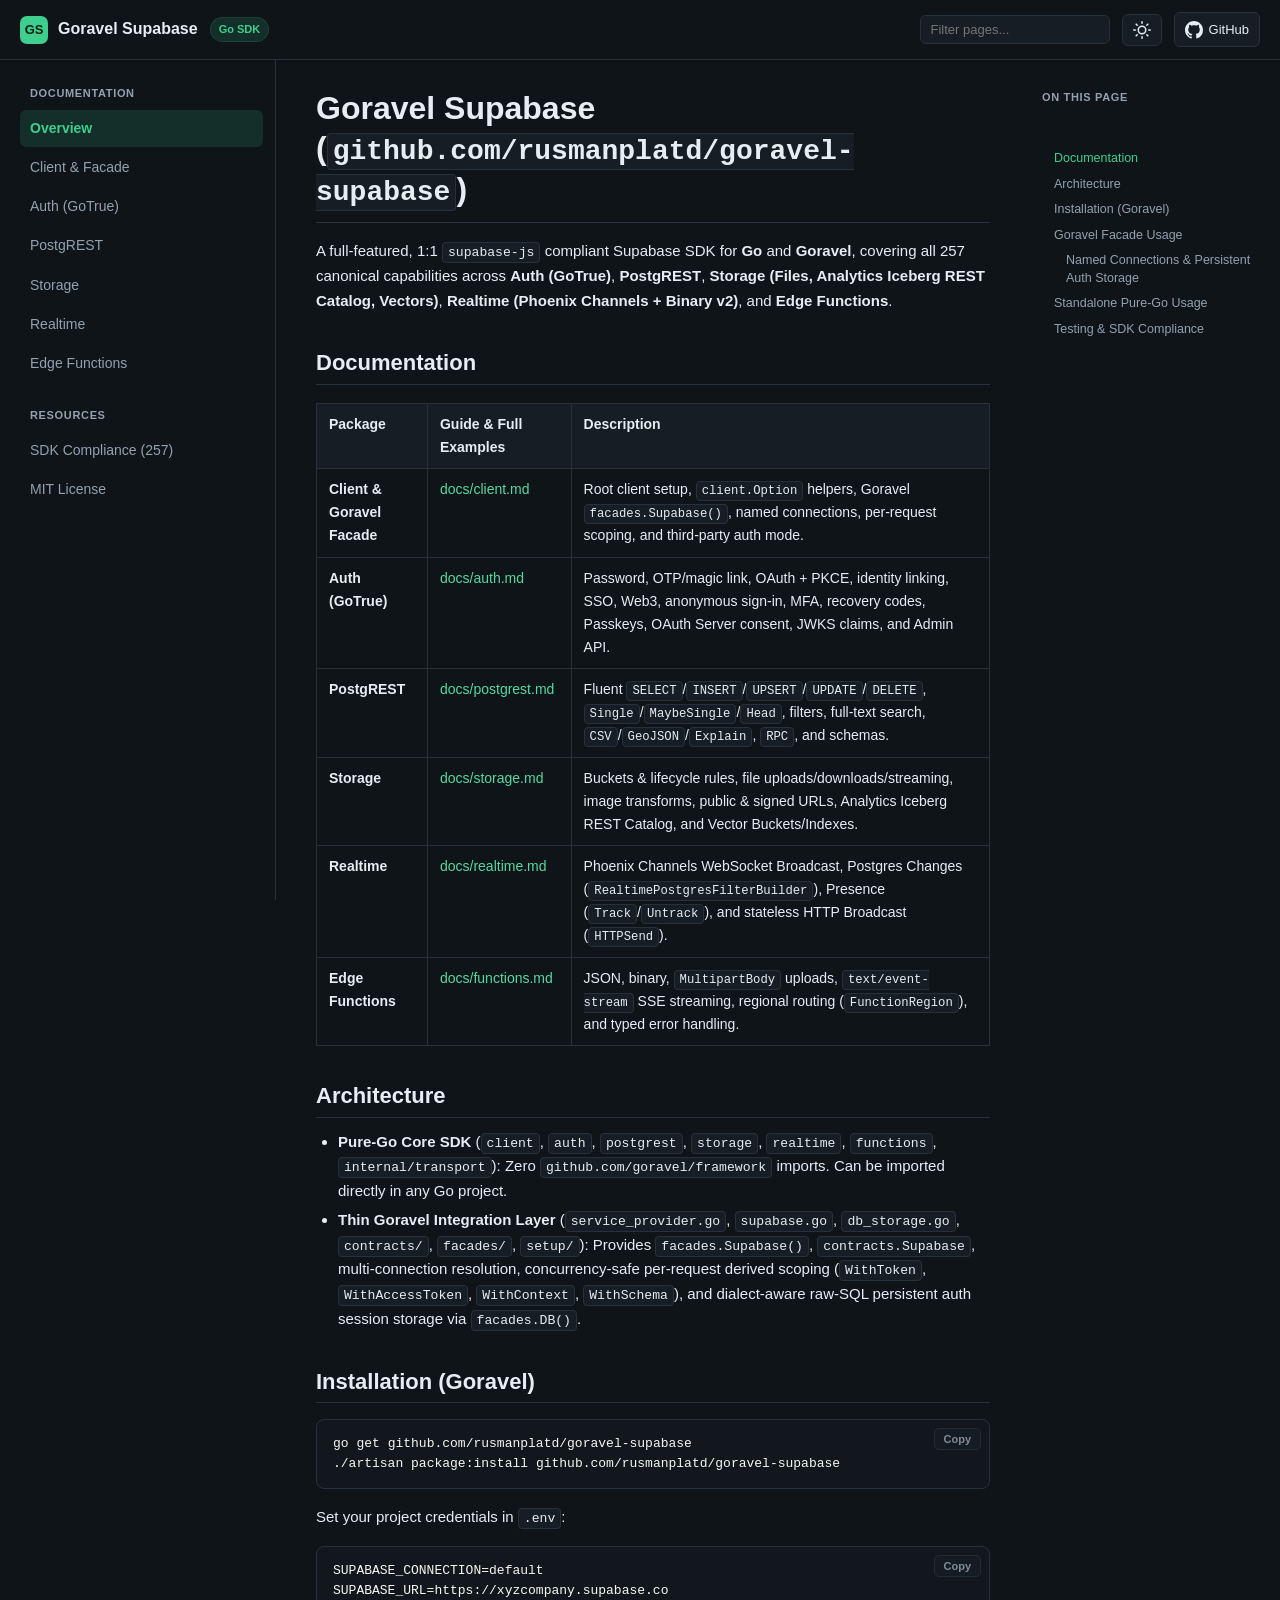
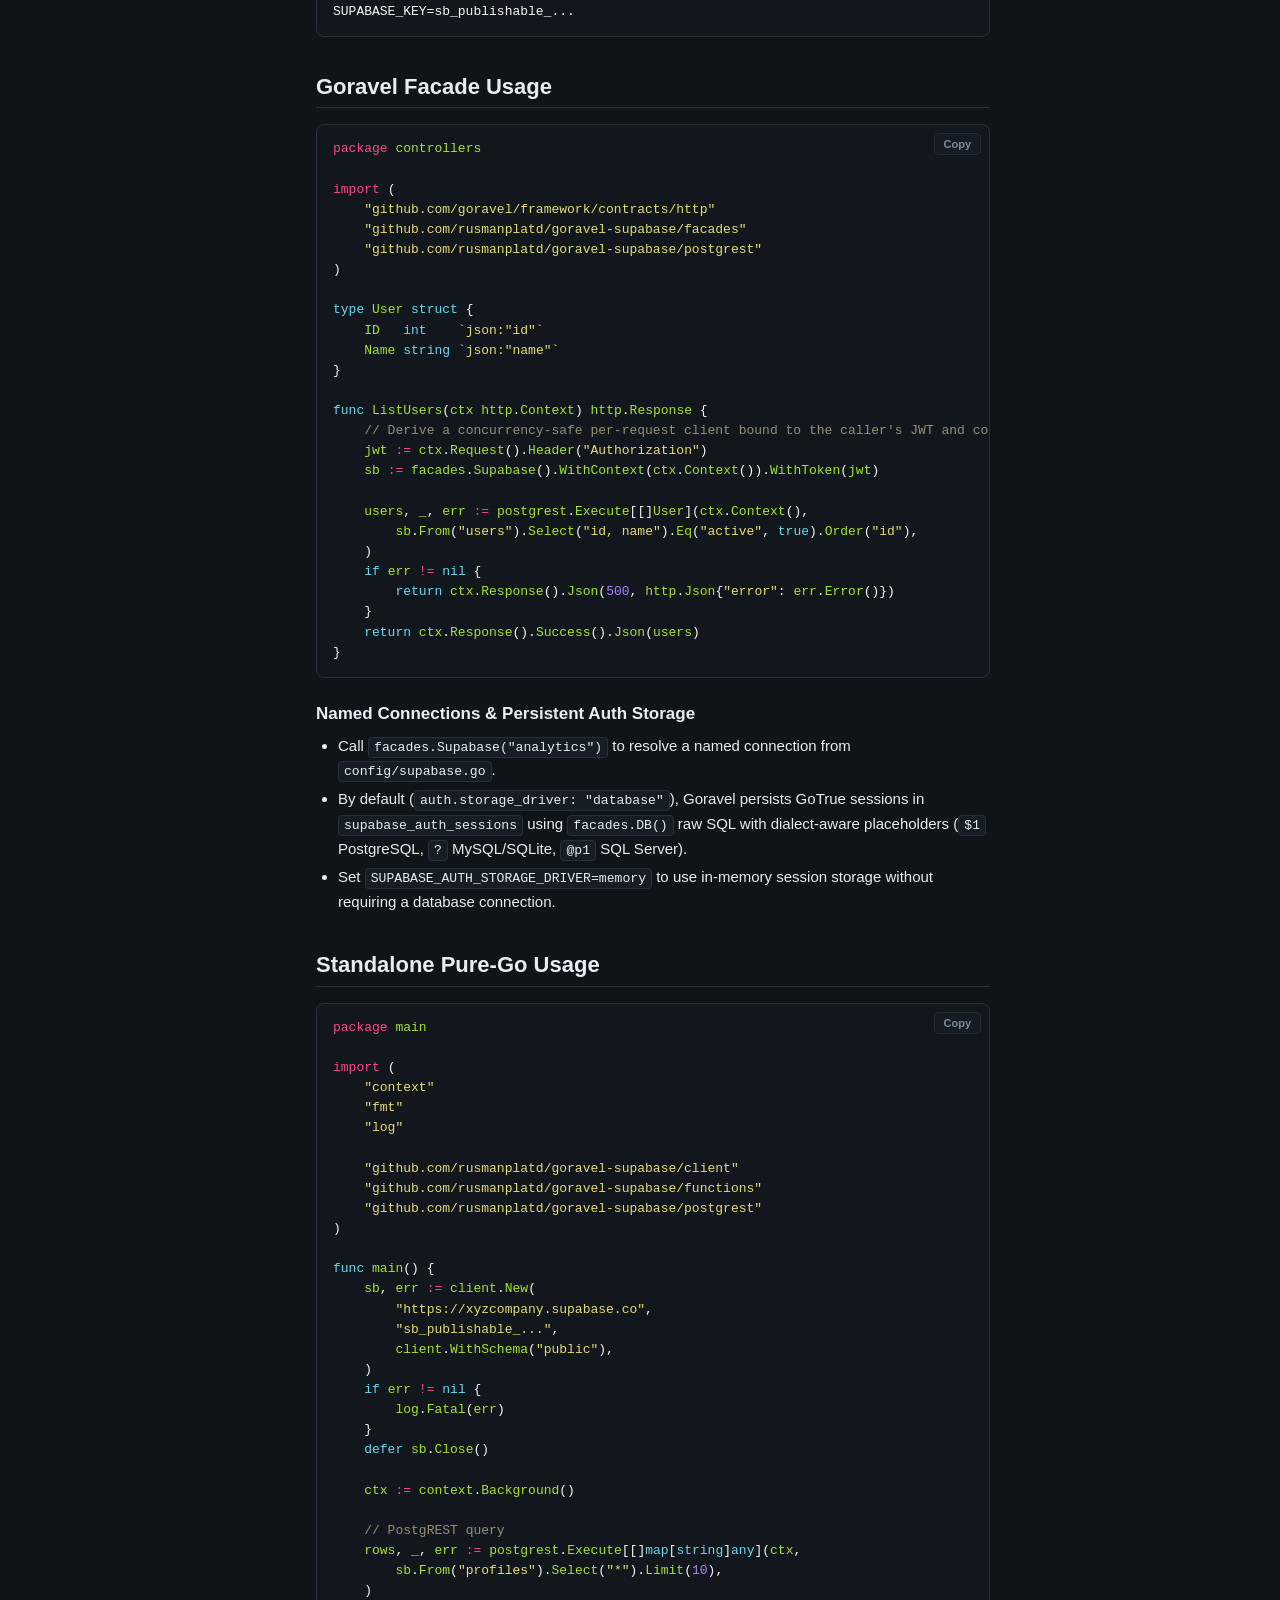
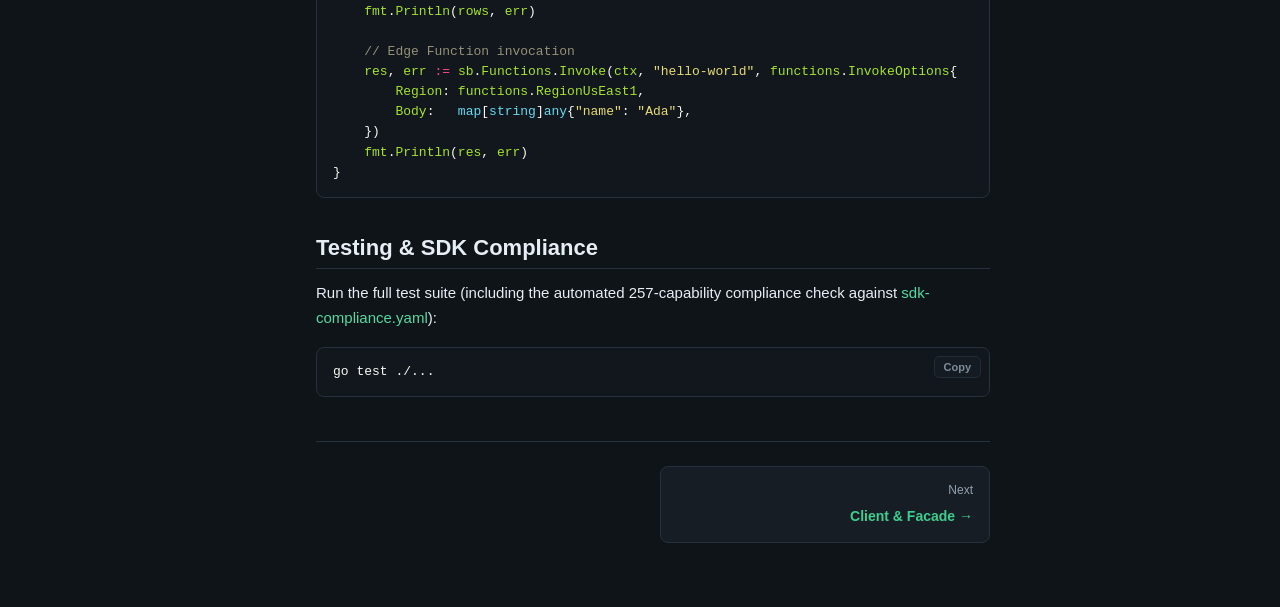
==== docs/index.html @ 3e52fb8f "feat: add documentation site and GitHub Pages workflow" ====
<!DOCTYPE html>
<html lang="en" data-theme="dark">
<head>
  <meta charset="utf-8" />
  <meta name="viewport" content="width=device-width, initial-scale=1.0" />
  <title>Overview — Goravel Supabase Docs</title>
  <meta name="description" content="1:1 supabase-js compliant Supabase SDK for Go and Goravel." />
  <link rel="stylesheet" href="assets/style.css" />
  <script>
    (function () {
      try {
        var saved = localStorage.getItem("gsb-theme");
        if (saved === "light" || saved === "dark") {
          document.documentElement.setAttribute("data-theme", saved);
        }
      } catch (e) {}
    })();
  </script>
</head>
<body>
  <header class="topbar">
    <div class="topbar-inner">
      <div class="topbar-left">
        <button class="menu-btn" id="menu-toggle" type="button" aria-label="Toggle navigation">
          <svg width="20" height="20" viewBox="0 0 24 24" fill="none" stroke="currentColor" stroke-width="2" stroke-linecap="round">
            <line x1="3" y1="6" x2="21" y2="6"></line>
            <line x1="3" y1="12" x2="21" y2="12"></line>
            <line x1="3" y1="18" x2="21" y2="18"></line>
          </svg>
        </button>
        <a class="brand" href="index.html">
          <span class="brand-badge">GS</span>
          <span class="brand-text">Goravel Supabase</span>
        </a>
        <span class="version-pill">Go SDK</span>
      </div>
      <div class="topbar-right">
        <div class="search-wrap">
          <input id="nav-search" type="search" placeholder="Filter pages..." aria-label="Filter documentation pages" />
        </div>
        <button class="icon-btn" id="theme-toggle" type="button" aria-label="Toggle color theme" title="Toggle light/dark theme">
          <svg class="icon-sun" width="18" height="18" viewBox="0 0 24 24" fill="none" stroke="currentColor" stroke-width="2" stroke-linecap="round" stroke-linejoin="round">
            <circle cx="12" cy="12" r="5"></circle>
            <line x1="12" y1="1" x2="12" y2="3"></line>
            <line x1="12" y1="21" x2="12" y2="23"></line>
            <line x1="4.22" y1="4.22" x2="5.64" y2="5.64"></line>
            <line x1="18.36" y1="18.36" x2="19.78" y2="19.78"></line>
            <line x1="1" y1="12" x2="3" y2="12"></line>
            <line x1="21" y1="12" x2="23" y2="12"></line>
            <line x1="4.22" y1="19.78" x2="5.64" y2="18.36"></line>
            <line x1="18.36" y1="5.64" x2="19.78" y2="4.22"></line>
          </svg>
          <svg class="icon-moon" width="18" height="18" viewBox="0 0 24 24" fill="none" stroke="currentColor" stroke-width="2" stroke-linecap="round" stroke-linejoin="round">
            <path d="M21 12.79A9 9 0 1 1 11.21 3 7 7 0 0 0 21 12.79z"></path>
          </svg>
        </button>
        <a class="repo-link" href="https://github.com/rusmanplatd/goravel-supabase" target="_blank" rel="noopener noreferrer">
          <svg width="18" height="18" viewBox="0 0 24 24" fill="currentColor" aria-hidden="true">
            <path d="M12 0C5.37 0 0 5.37 0 12c0 5.31 3.435 9.795 8.205 11.385.6.105.825-.255.825-.57 0-.285-.015-1.23-.015-2.235-3.015.555-3.795-.735-4.035-1.41-.135-.345-.72-1.41-1.23-1.695-.42-.225-1.02-.78-.015-.795.945-.015 1.62.87 1.845 1.23 1.08 1.815 2.805 1.305 3.495.99.105-.78.42-1.305.765-1.605-2.67-.3-5.46-1.335-5.46-5.925 0-1.305.465-2.385 1.23-3.225-.12-.3-.54-1.53.12-3.18 0 0 1.005-.315 3.3 1.23.96-.27 1.98-.405 3-.405s2.04.135 3 .405c2.295-1.56 3.3-1.23 3.3-1.23.66 1.65.24 2.88.12 3.18.765.84 1.23 1.905 1.23 3.225 0 4.605-2.805 5.625-5.475 5.925.435.375.81 1.095.81 2.22 0 1.605-.015 2.895-.015 3.3 0 .315.225.69.825.57A12.02 12.02 0 0 0 24 12c0-6.63-5.37-12-12-12z"/>
          </svg>
          <span>GitHub</span>
        </a>
      </div>
    </div>
  </header>

  <div class="layout">
    <aside class="sidebar" id="sidebar">
      <div class="sidebar-section">
        <div class="sidebar-heading">Documentation</div>
        <nav class="sidebar-nav" id="sidebar-nav">
          <a class="nav-link active" href="index.html">Overview</a>
          <a class="nav-link" href="client.html">Client &amp; Facade</a>
          <a class="nav-link" href="auth.html">Auth (GoTrue)</a>
          <a class="nav-link" href="postgrest.html">PostgREST</a>
          <a class="nav-link" href="storage.html">Storage</a>
          <a class="nav-link" href="realtime.html">Realtime</a>
          <a class="nav-link" href="functions.html">Edge Functions</a>
        </nav>
      </div>
      <div class="sidebar-section sidebar-meta">
        <div class="sidebar-heading">Resources</div>
        <nav class="sidebar-nav">
          <a class="nav-link" href="https://github.com/rusmanplatd/goravel-supabase/blob/master/sdk-compliance.yaml" target="_blank" rel="noopener noreferrer">SDK Compliance (257)</a>
          <a class="nav-link" href="https://github.com/rusmanplatd/goravel-supabase/blob/master/LICENSE" target="_blank" rel="noopener noreferrer">MIT License</a>
        </nav>
      </div>
    </aside>

    <div class="sidebar-backdrop" id="sidebar-backdrop"></div>

    <main class="content">
      <article class="prose">
        <h1 id="goravel-supabase-githubcomrusmanplatdgoravel-supabase">Goravel Supabase (<code>github.com/rusmanplatd/goravel-supabase</code>)</h1>
<p>A full-featured, 1:1 <code>supabase-js</code> compliant Supabase SDK for <strong>Go</strong> and <strong>Goravel</strong>, covering all 257 canonical capabilities across <strong>Auth (GoTrue)</strong>, <strong>PostgREST</strong>, <strong>Storage (Files, Analytics Iceberg REST Catalog, Vectors)</strong>, <strong>Realtime (Phoenix Channels + Binary v2)</strong>, and <strong>Edge Functions</strong>.</p>
<h2 id="documentation">Documentation</h2>
<table>
<thead>
<tr>
<th>Package</th>
<th>Guide &amp; Full Examples</th>
<th>Description</th>
</tr>
</thead>
<tbody>
<tr>
<td><strong>Client &amp; Goravel Facade</strong></td>
<td><a href="client.html">docs/client.md</a></td>
<td>Root client setup, <code>client.Option</code> helpers, Goravel <code>facades.Supabase()</code>, named connections, per-request scoping, and third-party auth mode.</td>
</tr>
<tr>
<td><strong>Auth (GoTrue)</strong></td>
<td><a href="auth.html">docs/auth.md</a></td>
<td>Password, OTP/magic link, OAuth + PKCE, identity linking, SSO, Web3, anonymous sign-in, MFA, recovery codes, Passkeys, OAuth Server consent, JWKS claims, and Admin API.</td>
</tr>
<tr>
<td><strong>PostgREST</strong></td>
<td><a href="postgrest.html">docs/postgrest.md</a></td>
<td>Fluent <code>SELECT</code>/<code>INSERT</code>/<code>UPSERT</code>/<code>UPDATE</code>/<code>DELETE</code>, <code>Single</code>/<code>MaybeSingle</code>/<code>Head</code>, filters, full-text search, <code>CSV</code>/<code>GeoJSON</code>/<code>Explain</code>, <code>RPC</code>, and schemas.</td>
</tr>
<tr>
<td><strong>Storage</strong></td>
<td><a href="storage.html">docs/storage.md</a></td>
<td>Buckets &amp; lifecycle rules, file uploads/downloads/streaming, image transforms, public &amp; signed URLs, Analytics Iceberg REST Catalog, and Vector Buckets/Indexes.</td>
</tr>
<tr>
<td><strong>Realtime</strong></td>
<td><a href="realtime.html">docs/realtime.md</a></td>
<td>Phoenix Channels WebSocket Broadcast, Postgres Changes (<code>RealtimePostgresFilterBuilder</code>), Presence (<code>Track</code>/<code>Untrack</code>), and stateless HTTP Broadcast (<code>HTTPSend</code>).</td>
</tr>
<tr>
<td><strong>Edge Functions</strong></td>
<td><a href="functions.html">docs/functions.md</a></td>
<td>JSON, binary, <code>MultipartBody</code> uploads, <code>text/event-stream</code> SSE streaming, regional routing (<code>FunctionRegion</code>), and typed error handling.</td>
</tr>
</tbody>
</table>
<h2 id="architecture">Architecture</h2>
<ul>
<li><strong>Pure-Go Core SDK</strong> (<code>client</code>, <code>auth</code>, <code>postgrest</code>, <code>storage</code>, <code>realtime</code>, <code>functions</code>, <code>internal/transport</code>): Zero <code>github.com/goravel/framework</code> imports. Can be imported directly in any Go project.</li>
<li><strong>Thin Goravel Integration Layer</strong> (<code>service_provider.go</code>, <code>supabase.go</code>, <code>db_storage.go</code>, <code>contracts/</code>, <code>facades/</code>, <code>setup/</code>): Provides <code>facades.Supabase()</code>, <code>contracts.Supabase</code>, multi-connection resolution, concurrency-safe per-request derived scoping (<code>WithToken</code>, <code>WithAccessToken</code>, <code>WithContext</code>, <code>WithSchema</code>), and dialect-aware raw-SQL persistent auth session storage via <code>facades.DB()</code>.</li>
</ul>
<h2 id="installation-goravel">Installation (Goravel)</h2>
<div class="codehilite"><pre><span></span><code>go<span class="w"> </span>get<span class="w"> </span>github.com/rusmanplatd/goravel-supabase
./artisan<span class="w"> </span>package:install<span class="w"> </span>github.com/rusmanplatd/goravel-supabase
</code></pre></div>

<p>Set your project credentials in <code>.env</code>:</p>
<div class="codehilite"><pre><span></span><code>SUPABASE_CONNECTION=default
SUPABASE_URL=https://xyzcompany.supabase.co
SUPABASE_KEY=sb_publishable_...
</code></pre></div>

<h2 id="goravel-facade-usage">Goravel Facade Usage</h2>
<div class="codehilite"><pre><span></span><code><span class="kn">package</span><span class="w"> </span><span class="nx">controllers</span>

<span class="kn">import</span><span class="w"> </span><span class="p">(</span>
<span class="w">    </span><span class="s">&quot;github.com/goravel/framework/contracts/http&quot;</span>
<span class="w">    </span><span class="s">&quot;github.com/rusmanplatd/goravel-supabase/facades&quot;</span>
<span class="w">    </span><span class="s">&quot;github.com/rusmanplatd/goravel-supabase/postgrest&quot;</span>
<span class="p">)</span>

<span class="kd">type</span><span class="w"> </span><span class="nx">User</span><span class="w"> </span><span class="kd">struct</span><span class="w"> </span><span class="p">{</span>
<span class="w">    </span><span class="nx">ID</span><span class="w">   </span><span class="kt">int</span><span class="w">    </span><span class="s">`json:&quot;id&quot;`</span>
<span class="w">    </span><span class="nx">Name</span><span class="w"> </span><span class="kt">string</span><span class="w"> </span><span class="s">`json:&quot;name&quot;`</span>
<span class="p">}</span>

<span class="kd">func</span><span class="w"> </span><span class="nx">ListUsers</span><span class="p">(</span><span class="nx">ctx</span><span class="w"> </span><span class="nx">http</span><span class="p">.</span><span class="nx">Context</span><span class="p">)</span><span class="w"> </span><span class="nx">http</span><span class="p">.</span><span class="nx">Response</span><span class="w"> </span><span class="p">{</span>
<span class="w">    </span><span class="c1">// Derive a concurrency-safe per-request client bound to the caller&#39;s JWT and context</span>
<span class="w">    </span><span class="nx">jwt</span><span class="w"> </span><span class="o">:=</span><span class="w"> </span><span class="nx">ctx</span><span class="p">.</span><span class="nx">Request</span><span class="p">().</span><span class="nx">Header</span><span class="p">(</span><span class="s">&quot;Authorization&quot;</span><span class="p">)</span>
<span class="w">    </span><span class="nx">sb</span><span class="w"> </span><span class="o">:=</span><span class="w"> </span><span class="nx">facades</span><span class="p">.</span><span class="nx">Supabase</span><span class="p">().</span><span class="nx">WithContext</span><span class="p">(</span><span class="nx">ctx</span><span class="p">.</span><span class="nx">Context</span><span class="p">()).</span><span class="nx">WithToken</span><span class="p">(</span><span class="nx">jwt</span><span class="p">)</span>

<span class="w">    </span><span class="nx">users</span><span class="p">,</span><span class="w"> </span><span class="nx">_</span><span class="p">,</span><span class="w"> </span><span class="nx">err</span><span class="w"> </span><span class="o">:=</span><span class="w"> </span><span class="nx">postgrest</span><span class="p">.</span><span class="nx">Execute</span><span class="p">[[]</span><span class="nx">User</span><span class="p">](</span><span class="nx">ctx</span><span class="p">.</span><span class="nx">Context</span><span class="p">(),</span>
<span class="w">        </span><span class="nx">sb</span><span class="p">.</span><span class="nx">From</span><span class="p">(</span><span class="s">&quot;users&quot;</span><span class="p">).</span><span class="nx">Select</span><span class="p">(</span><span class="s">&quot;id, name&quot;</span><span class="p">).</span><span class="nx">Eq</span><span class="p">(</span><span class="s">&quot;active&quot;</span><span class="p">,</span><span class="w"> </span><span class="kc">true</span><span class="p">).</span><span class="nx">Order</span><span class="p">(</span><span class="s">&quot;id&quot;</span><span class="p">),</span>
<span class="w">    </span><span class="p">)</span>
<span class="w">    </span><span class="k">if</span><span class="w"> </span><span class="nx">err</span><span class="w"> </span><span class="o">!=</span><span class="w"> </span><span class="kc">nil</span><span class="w"> </span><span class="p">{</span>
<span class="w">        </span><span class="k">return</span><span class="w"> </span><span class="nx">ctx</span><span class="p">.</span><span class="nx">Response</span><span class="p">().</span><span class="nx">Json</span><span class="p">(</span><span class="mi">500</span><span class="p">,</span><span class="w"> </span><span class="nx">http</span><span class="p">.</span><span class="nx">Json</span><span class="p">{</span><span class="s">&quot;error&quot;</span><span class="p">:</span><span class="w"> </span><span class="nx">err</span><span class="p">.</span><span class="nx">Error</span><span class="p">()})</span>
<span class="w">    </span><span class="p">}</span>
<span class="w">    </span><span class="k">return</span><span class="w"> </span><span class="nx">ctx</span><span class="p">.</span><span class="nx">Response</span><span class="p">().</span><span class="nx">Success</span><span class="p">().</span><span class="nx">Json</span><span class="p">(</span><span class="nx">users</span><span class="p">)</span>
<span class="p">}</span>
</code></pre></div>

<h3 id="named-connections-persistent-auth-storage">Named Connections &amp; Persistent Auth Storage</h3>
<ul>
<li>Call <code>facades.Supabase("analytics")</code> to resolve a named connection from <code>config/supabase.go</code>.</li>
<li>By default (<code>auth.storage_driver: "database"</code>), Goravel persists GoTrue sessions in <code>supabase_auth_sessions</code> using <code>facades.DB()</code> raw SQL with dialect-aware placeholders (<code>$1</code> PostgreSQL, <code>?</code> MySQL/SQLite, <code>@p1</code> SQL Server).</li>
<li>Set <code>SUPABASE_AUTH_STORAGE_DRIVER=memory</code> to use in-memory session storage without requiring a database connection.</li>
</ul>
<h2 id="standalone-pure-go-usage">Standalone Pure-Go Usage</h2>
<div class="codehilite"><pre><span></span><code><span class="kn">package</span><span class="w"> </span><span class="nx">main</span>

<span class="kn">import</span><span class="w"> </span><span class="p">(</span>
<span class="w">    </span><span class="s">&quot;context&quot;</span>
<span class="w">    </span><span class="s">&quot;fmt&quot;</span>
<span class="w">    </span><span class="s">&quot;log&quot;</span>

<span class="w">    </span><span class="s">&quot;github.com/rusmanplatd/goravel-supabase/client&quot;</span>
<span class="w">    </span><span class="s">&quot;github.com/rusmanplatd/goravel-supabase/functions&quot;</span>
<span class="w">    </span><span class="s">&quot;github.com/rusmanplatd/goravel-supabase/postgrest&quot;</span>
<span class="p">)</span>

<span class="kd">func</span><span class="w"> </span><span class="nx">main</span><span class="p">()</span><span class="w"> </span><span class="p">{</span>
<span class="w">    </span><span class="nx">sb</span><span class="p">,</span><span class="w"> </span><span class="nx">err</span><span class="w"> </span><span class="o">:=</span><span class="w"> </span><span class="nx">client</span><span class="p">.</span><span class="nx">New</span><span class="p">(</span>
<span class="w">        </span><span class="s">&quot;https://xyzcompany.supabase.co&quot;</span><span class="p">,</span>
<span class="w">        </span><span class="s">&quot;sb_publishable_...&quot;</span><span class="p">,</span>
<span class="w">        </span><span class="nx">client</span><span class="p">.</span><span class="nx">WithSchema</span><span class="p">(</span><span class="s">&quot;public&quot;</span><span class="p">),</span>
<span class="w">    </span><span class="p">)</span>
<span class="w">    </span><span class="k">if</span><span class="w"> </span><span class="nx">err</span><span class="w"> </span><span class="o">!=</span><span class="w"> </span><span class="kc">nil</span><span class="w"> </span><span class="p">{</span>
<span class="w">        </span><span class="nx">log</span><span class="p">.</span><span class="nx">Fatal</span><span class="p">(</span><span class="nx">err</span><span class="p">)</span>
<span class="w">    </span><span class="p">}</span>
<span class="w">    </span><span class="k">defer</span><span class="w"> </span><span class="nx">sb</span><span class="p">.</span><span class="nx">Close</span><span class="p">()</span>

<span class="w">    </span><span class="nx">ctx</span><span class="w"> </span><span class="o">:=</span><span class="w"> </span><span class="nx">context</span><span class="p">.</span><span class="nx">Background</span><span class="p">()</span>

<span class="w">    </span><span class="c1">// PostgREST query</span>
<span class="w">    </span><span class="nx">rows</span><span class="p">,</span><span class="w"> </span><span class="nx">_</span><span class="p">,</span><span class="w"> </span><span class="nx">err</span><span class="w"> </span><span class="o">:=</span><span class="w"> </span><span class="nx">postgrest</span><span class="p">.</span><span class="nx">Execute</span><span class="p">[[]</span><span class="kd">map</span><span class="p">[</span><span class="kt">string</span><span class="p">]</span><span class="kt">any</span><span class="p">](</span><span class="nx">ctx</span><span class="p">,</span>
<span class="w">        </span><span class="nx">sb</span><span class="p">.</span><span class="nx">From</span><span class="p">(</span><span class="s">&quot;profiles&quot;</span><span class="p">).</span><span class="nx">Select</span><span class="p">(</span><span class="s">&quot;*&quot;</span><span class="p">).</span><span class="nx">Limit</span><span class="p">(</span><span class="mi">10</span><span class="p">),</span>
<span class="w">    </span><span class="p">)</span>
<span class="w">    </span><span class="nx">fmt</span><span class="p">.</span><span class="nx">Println</span><span class="p">(</span><span class="nx">rows</span><span class="p">,</span><span class="w"> </span><span class="nx">err</span><span class="p">)</span>

<span class="w">    </span><span class="c1">// Edge Function invocation</span>
<span class="w">    </span><span class="nx">res</span><span class="p">,</span><span class="w"> </span><span class="nx">err</span><span class="w"> </span><span class="o">:=</span><span class="w"> </span><span class="nx">sb</span><span class="p">.</span><span class="nx">Functions</span><span class="p">.</span><span class="nx">Invoke</span><span class="p">(</span><span class="nx">ctx</span><span class="p">,</span><span class="w"> </span><span class="s">&quot;hello-world&quot;</span><span class="p">,</span><span class="w"> </span><span class="nx">functions</span><span class="p">.</span><span class="nx">InvokeOptions</span><span class="p">{</span>
<span class="w">        </span><span class="nx">Region</span><span class="p">:</span><span class="w"> </span><span class="nx">functions</span><span class="p">.</span><span class="nx">RegionUsEast1</span><span class="p">,</span>
<span class="w">        </span><span class="nx">Body</span><span class="p">:</span><span class="w">   </span><span class="kd">map</span><span class="p">[</span><span class="kt">string</span><span class="p">]</span><span class="kt">any</span><span class="p">{</span><span class="s">&quot;name&quot;</span><span class="p">:</span><span class="w"> </span><span class="s">&quot;Ada&quot;</span><span class="p">},</span>
<span class="w">    </span><span class="p">})</span>
<span class="w">    </span><span class="nx">fmt</span><span class="p">.</span><span class="nx">Println</span><span class="p">(</span><span class="nx">res</span><span class="p">,</span><span class="w"> </span><span class="nx">err</span><span class="p">)</span>
<span class="p">}</span>
</code></pre></div>

<h2 id="testing-sdk-compliance">Testing &amp; SDK Compliance</h2>
<p>Run the full test suite (including the automated 257-capability compliance check against <a href="https://github.com/rusmanplatd/goravel-supabase/blob/master/sdk-compliance.yaml">sdk-compliance.yaml</a>):</p>
<div class="codehilite"><pre><span></span><code>go<span class="w"> </span><span class="nb">test</span><span class="w"> </span>./...
</code></pre></div>
      </article>
      <nav class="pager" aria-label="Pagination">
<div></div>
<a class="pager-card pager-next" href="client.html"><span class="pager-label">Next</span><span class="pager-title">Client &amp; Facade &rarr;</span></a>
</nav>
    </main>

    <aside class="toc" aria-label="Table of contents">
      <div class="toc-inner">
        <div class="toc-heading">On this page</div>
        <div class="toc">
<ul>
<li><a href="#documentation">Documentation</a></li>
<li><a href="#architecture">Architecture</a></li>
<li><a href="#installation-goravel">Installation (Goravel)</a></li>
<li><a href="#goravel-facade-usage">Goravel Facade Usage</a><ul>
<li><a href="#named-connections-persistent-auth-storage">Named Connections &amp; Persistent Auth Storage</a></li>
</ul>
</li>
<li><a href="#standalone-pure-go-usage">Standalone Pure-Go Usage</a></li>
<li><a href="#testing-sdk-compliance">Testing &amp; SDK Compliance</a></li>
</ul>
</div>

      </div>
    </aside>
  </div>

  <script src="assets/app.js"></script>
</body>
</html>
---- docs/assets/style.css ----
:root {
  --bg: #0f1419;
  --bg-elev: #161d24;
  --bg-code: #11171d;
  --border: #26313d;
  --text: #e6edf3;
  --text-muted: #93a1b0;
  --accent: #3ecf8e;
  --accent-dim: rgba(62, 207, 142, 0.14);
  --link: #56d9a0;
  --topbar-h: 60px;
  --sidebar-w: 256px;
  --toc-w: 230px;
}

[data-theme="light"] {
  --bg: #ffffff;
  --bg-elev: #f6f8fa;
  --bg-code: #f6f8fa;
  --border: #d8dee4;
  --text: #1f2328;
  --text-muted: #59636e;
  --accent: #1a9e66;
  --accent-dim: rgba(26, 158, 102, 0.12);
  --link: #158053;
}

* {
  box-sizing: border-box;
}

html {
  scroll-behavior: smooth;
  scroll-padding-top: calc(var(--topbar-h) + 20px);
}

body {
  margin: 0;
  background: var(--bg);
  color: var(--text);
  font-family: -apple-system, BlinkMacSystemFont, "Segoe UI", Inter, Roboto, Helvetica, Arial, sans-serif;
  font-size: 15px;
  line-height: 1.65;
}

a {
  color: var(--link);
  text-decoration: none;
}

a:hover {
  text-decoration: underline;
}

.topbar {
  position: sticky;
  top: 0;
  z-index: 40;
  height: var(--topbar-h);
  background: var(--bg);
  border-bottom: 1px solid var(--border);
  backdrop-filter: blur(8px);
}

.topbar-inner {
  max-width: 1440px;
  margin: 0 auto;
  height: 100%;
  padding: 0 20px;
  display: flex;
  align-items: center;
  justify-content: space-between;
  gap: 16px;
}

.topbar-left,
.topbar-right {
  display: flex;
  align-items: center;
  gap: 12px;
}

.menu-btn {
  display: none;
  background: transparent;
  border: 1px solid var(--border);
  color: var(--text);
  border-radius: 6px;
  padding: 6px;
  cursor: pointer;
}

.brand {
  display: inline-flex;
  align-items: center;
  gap: 10px;
  color: var(--text);
  font-weight: 700;
  font-size: 16px;
}

.brand:hover {
  text-decoration: none;
}

.brand-badge {
  display: inline-flex;
  align-items: center;
  justify-content: center;
  width: 28px;
  height: 28px;
  border-radius: 7px;
  background: var(--accent);
  color: #092217;
  font-size: 13px;
  font-weight: 800;
  letter-spacing: -0.02em;
}

.version-pill {
  font-size: 11px;
  font-weight: 600;
  padding: 2px 8px;
  border-radius: 999px;
  background: var(--accent-dim);
  color: var(--accent);
  border: 1px solid var(--accent-dim);
}

.search-wrap input {
  width: 190px;
  padding: 6px 10px;
  border-radius: 6px;
  border: 1px solid var(--border);
  background: var(--bg-elev);
  color: var(--text);
  font-size: 13px;
  outline: none;
}

.search-wrap input:focus {
  border-color: var(--accent);
}

.icon-btn,
.repo-link {
  display: inline-flex;
  align-items: center;
  gap: 6px;
  padding: 6px 10px;
  border-radius: 6px;
  border: 1px solid var(--border);
  background: var(--bg-elev);
  color: var(--text);
  font-size: 13px;
  font-weight: 500;
  cursor: pointer;
}

.icon-btn:hover,
.repo-link:hover {
  border-color: var(--accent);
  text-decoration: none;
}

[data-theme="dark"] .icon-moon,
[data-theme="light"] .icon-sun {
  display: none;
}

.layout {
  max-width: 1440px;
  margin: 0 auto;
  display: grid;
  grid-template-columns: var(--sidebar-w) minmax(0, 1fr) var(--toc-w);
  gap: 24px;
  padding: 0 20px;
}

.sidebar {
  position: sticky;
  top: var(--topbar-h);
  height: calc(100vh - var(--topbar-h));
  overflow-y: auto;
  padding: 24px 12px 32px 0;
  border-right: 1px solid var(--border);
}

.sidebar-section + .sidebar-section {
  margin-top: 24px;
}

.sidebar-heading {
  font-size: 11px;
  font-weight: 700;
  text-transform: uppercase;
  letter-spacing: 0.06em;
  color: var(--text-muted);
  padding: 0 10px 8px;
}

.sidebar-nav {
  display: flex;
  flex-direction: column;
  gap: 2px;
}

.nav-link {
  display: block;
  padding: 7px 10px;
  border-radius: 6px;
  color: var(--text-muted);
  font-size: 14px;
  font-weight: 500;
}

.nav-link:hover {
  color: var(--text);
  background: var(--bg-elev);
  text-decoration: none;
}

.nav-link.active {
  color: var(--accent);
  background: var(--accent-dim);
  font-weight: 600;
}

.nav-link.hidden {
  display: none;
}

.sidebar-backdrop {
  display: none;
}

.content {
  min-width: 0;
  padding: 28px 16px 64px;
  max-width: 860px;
  width: 100%;
  margin: 0 auto;
}

.prose h1 {
  font-size: 32px;
  line-height: 1.25;
  margin: 0 0 16px;
  padding-bottom: 12px;
  border-bottom: 1px solid var(--border);
}

.prose h2 {
  font-size: 22px;
  line-height: 1.3;
  margin: 36px 0 12px;
  padding-bottom: 6px;
  border-bottom: 1px solid var(--border);
}

.prose h3 {
  font-size: 17px;
  line-height: 1.4;
  margin: 24px 0 8px;
}

.prose p {
  margin: 0 0 14px;
}

.prose ul,
.prose ol {
  margin: 0 0 16px;
  padding-left: 22px;
}

.prose li {
  margin: 4px 0;
}

.prose hr {
  border: 0;
  border-top: 1px solid var(--border);
  margin: 28px 0;
}

.prose blockquote {
  margin: 16px 0;
  padding: 10px 16px;
  border-left: 3px solid var(--accent);
  background: var(--bg-elev);
  border-radius: 0 6px 6px 0;
  color: var(--text-muted);
}

.prose code {
  font-family: ui-monospace, SFMono-Regular, Menlo, Monaco, Consolas, "Liberation Mono", monospace;
  font-size: 0.875em;
  background: var(--bg-elev);
  padding: 2px 5px;
  border-radius: 4px;
  border: 1px solid var(--border);
}

.prose pre {
  margin: 0;
  padding: 14px 16px;
  overflow-x: auto;
  font-family: ui-monospace, SFMono-Regular, Menlo, Monaco, Consolas, "Liberation Mono", monospace;
  font-size: 13px;
  line-height: 1.55;
}

.prose pre code {
  background: transparent;
  border: 0;
  padding: 0;
  font-size: inherit;
}

.codehilite {
  position: relative;
  margin: 16px 0;
  border-radius: 8px;
  border: 1px solid var(--border);
  background: var(--bg-code) !important;
  overflow: hidden;
}

.copy-btn {
  position: absolute;
  top: 8px;
  right: 8px;
  padding: 4px 9px;
  font-size: 11px;
  font-weight: 600;
  border-radius: 5px;
  border: 1px solid var(--border);
  background: var(--bg-elev);
  color: var(--text-muted);
  cursor: pointer;
  opacity: 0.85;
  z-index: 2;
}

.copy-btn:hover {
  opacity: 1;
  color: var(--text);
  border-color: var(--accent);
}

.prose table {
  width: 100%;
  border-collapse: collapse;
  margin: 18px 0;
  font-size: 14px;
  display: block;
  overflow-x: auto;
}

.prose th,
.prose td {
  border: 1px solid var(--border);
  padding: 9px 12px;
  text-align: left;
  vertical-align: top;
}

.prose th {
  background: var(--bg-elev);
  font-weight: 600;
}

.pager {
  display: grid;
  grid-template-columns: 1fr 1fr;
  gap: 14px;
  margin-top: 44px;
  padding-top: 24px;
  border-top: 1px solid var(--border);
}

.pager-card {
  display: flex;
  flex-direction: column;
  gap: 4px;
  padding: 14px 16px;
  border-radius: 8px;
  border: 1px solid var(--border);
  background: var(--bg-elev);
  color: var(--text);
}

.pager-card:hover {
  border-color: var(--accent);
  text-decoration: none;
}

.pager-next {
  text-align: right;
}

.pager-label {
  font-size: 12px;
  color: var(--text-muted);
}

.pager-title {
  font-size: 14px;
  font-weight: 600;
  color: var(--accent);
}

.toc {
  position: sticky;
  top: var(--topbar-h);
  height: calc(100vh - var(--topbar-h));
  overflow-y: auto;
  padding: 28px 0 32px 12px;
}

.toc-heading {
  font-size: 11px;
  font-weight: 700;
  text-transform: uppercase;
  letter-spacing: 0.06em;
  color: var(--text-muted);
  margin-bottom: 10px;
}

.toc ul {
  list-style: none;
  margin: 0;
  padding: 0;
}

.toc ul ul {
  padding-left: 12px;
}

.toc li {
  margin: 4px 0;
}

.toc a {
  display: block;
  font-size: 12.5px;
  color: var(--text-muted);
  line-height: 1.4;
  padding: 2px 0;
}

.toc a:hover,
.toc a.active {
  color: var(--accent);
  text-decoration: none;
}

@media (max-width: 1120px) {
  .layout {
    grid-template-columns: var(--sidebar-w) minmax(0, 1fr);
  }
  .toc {
    display: none;
  }
}

@media (max-width: 820px) {
  .menu-btn {
    display: inline-flex;
  }
  .search-wrap {
    display: none;
  }
  .layout {
    grid-template-columns: minmax(0, 1fr);
  }
  .sidebar {
    position: fixed;
    top: var(--topbar-h);
    left: 0;
    width: var(--sidebar-w);
    background: var(--bg);
    z-index: 50;
    padding: 20px 14px;
    transform: translateX(-100%);
    transition: transform 0.2s ease;
  }
  .sidebar.open {
    transform: translateX(0);
  }
  .sidebar-backdrop.open {
    display: block;
    position: fixed;
    inset: var(--topbar-h) 0 0 0;
    background: rgba(0, 0, 0, 0.5);
    z-index: 45;
  }
  .pager {
    grid-template-columns: 1fr;
  }
}

pre { line-height: 125%; }
td.linenos .normal { color: inherit; background-color: transparent; padding-left: 5px; padding-right: 5px; }
span.linenos { color: inherit; background-color: transparent; padding-left: 5px; padding-right: 5px; }
td.linenos .special { color: #000000; background-color: #ffffc0; padding-left: 5px; padding-right: 5px; }
span.linenos.special { color: #000000; background-color: #ffffc0; padding-left: 5px; padding-right: 5px; }
[data-theme="dark"] .codehilite .hll { background-color: #49483e }
[data-theme="dark"] .codehilite { background: #272822; color: #F8F8F2 }
[data-theme="dark"] .codehilite .c { color: #959077 } /* Comment */
[data-theme="dark"] .codehilite .err { color: #ED007E; background-color: #1E0010 } /* Error */
[data-theme="dark"] .codehilite .esc { color: #F8F8F2 } /* Escape */
[data-theme="dark"] .codehilite .g { color: #F8F8F2 } /* Generic */
[data-theme="dark"] .codehilite .k { color: #66D9EF } /* Keyword */
[data-theme="dark"] .codehilite .l { color: #AE81FF } /* Literal */
[data-theme="dark"] .codehilite .n { color: #F8F8F2 } /* Name */
[data-theme="dark"] .codehilite .o { color: #FF4689 } /* Operator */
[data-theme="dark"] .codehilite .x { color: #F8F8F2 } /* Other */
[data-theme="dark"] .codehilite .p { color: #F8F8F2 } /* Punctuation */
[data-theme="dark"] .codehilite .ch { color: #959077 } /* Comment.Hashbang */
[data-theme="dark"] .codehilite .cm { color: #959077 } /* Comment.Multiline */
[data-theme="dark"] .codehilite .cp { color: #959077 } /* Comment.Preproc */
[data-theme="dark"] .codehilite .cpf { color: #959077 } /* Comment.PreprocFile */
[data-theme="dark"] .codehilite .c1 { color: #959077 } /* Comment.Single */
[data-theme="dark"] .codehilite .cs { color: #959077 } /* Comment.Special */
[data-theme="dark"] .codehilite .gd { color: #FF4689 } /* Generic.Deleted */
[data-theme="dark"] .codehilite .ge { color: #F8F8F2; font-style: italic } /* Generic.Emph */
[data-theme="dark"] .codehilite .ges { color: #F8F8F2; font-weight: bold; font-style: italic } /* Generic.EmphStrong */
[data-theme="dark"] .codehilite .gr { color: #F8F8F2 } /* Generic.Error */
[data-theme="dark"] .codehilite .gh { color: #F8F8F2 } /* Generic.Heading */
[data-theme="dark"] .codehilite .gi { color: #A6E22E } /* Generic.Inserted */
[data-theme="dark"] .codehilite .go { color: #66D9EF } /* Generic.Output */
[data-theme="dark"] .codehilite .gp { color: #FF4689; font-weight: bold } /* Generic.Prompt */
[data-theme="dark"] .codehilite .gs { color: #F8F8F2; font-weight: bold } /* Generic.Strong */
[data-theme="dark"] .codehilite .gu { color: #959077 } /* Generic.Subheading */
[data-theme="dark"] .codehilite .gt { color: #F8F8F2 } /* Generic.Traceback */
[data-theme="dark"] .codehilite .kc { color: #66D9EF } /* Keyword.Constant */
[data-theme="dark"] .codehilite .kd { color: #66D9EF } /* Keyword.Declaration */
[data-theme="dark"] .codehilite .kn { color: #FF4689 } /* Keyword.Namespace */
[data-theme="dark"] .codehilite .kp { color: #66D9EF } /* Keyword.Pseudo */
[data-theme="dark"] .codehilite .kr { color: #66D9EF } /* Keyword.Reserved */
[data-theme="dark"] .codehilite .kt { color: #66D9EF } /* Keyword.Type */
[data-theme="dark"] .codehilite .ld { color: #E6DB74 } /* Literal.Date */
[data-theme="dark"] .codehilite .m { color: #AE81FF } /* Literal.Number */
[data-theme="dark"] .codehilite .s { color: #E6DB74 } /* Literal.String */
[data-theme="dark"] .codehilite .na { color: #A6E22E } /* Name.Attribute */
[data-theme="dark"] .codehilite .nb { color: #F8F8F2 } /* Name.Builtin */
[data-theme="dark"] .codehilite .nc { color: #A6E22E } /* Name.Class */
[data-theme="dark"] .codehilite .no { color: #66D9EF } /* Name.Constant */
[data-theme="dark"] .codehilite .nd { color: #A6E22E } /* Name.Decorator */
[data-theme="dark"] .codehilite .ni { color: #F8F8F2 } /* Name.Entity */
[data-theme="dark"] .codehilite .ne { color: #A6E22E } /* Name.Exception */
[data-theme="dark"] .codehilite .nf { color: #A6E22E } /* Name.Function */
[data-theme="dark"] .codehilite .nl { color: #F8F8F2 } /* Name.Label */
[data-theme="dark"] .codehilite .nn { color: #F8F8F2 } /* Name.Namespace */
[data-theme="dark"] .codehilite .nx { color: #A6E22E } /* Name.Other */
[data-theme="dark"] .codehilite .py { color: #F8F8F2 } /* Name.Property */
[data-theme="dark"] .codehilite .nt { color: #FF4689 } /* Name.Tag */
[data-theme="dark"] .codehilite .nv { color: #F8F8F2 } /* Name.Variable */
[data-theme="dark"] .codehilite .ow { color: #FF4689 } /* Operator.Word */
[data-theme="dark"] .codehilite .pm { color: #F8F8F2 } /* Punctuation.Marker */
[data-theme="dark"] .codehilite .w { color: #F8F8F2 } /* Text.Whitespace */
[data-theme="dark"] .codehilite .mb { color: #AE81FF } /* Literal.Number.Bin */
[data-theme="dark"] .codehilite .mf { color: #AE81FF } /* Literal.Number.Float */
[data-theme="dark"] .codehilite .mh { color: #AE81FF } /* Literal.Number.Hex */
[data-theme="dark"] .codehilite .mi { color: #AE81FF } /* Literal.Number.Integer */
[data-theme="dark"] .codehilite .mo { color: #AE81FF } /* Literal.Number.Oct */
[data-theme="dark"] .codehilite .sa { color: #E6DB74 } /* Literal.String.Affix */
[data-theme="dark"] .codehilite .sb { color: #E6DB74 } /* Literal.String.Backtick */
[data-theme="dark"] .codehilite .sc { color: #E6DB74 } /* Literal.String.Char */
[data-theme="dark"] .codehilite .dl { color: #E6DB74 } /* Literal.String.Delimiter */
[data-theme="dark"] .codehilite .sd { color: #E6DB74 } /* Literal.String.Doc */
[data-theme="dark"] .codehilite .s2 { color: #E6DB74 } /* Literal.String.Double */
[data-theme="dark"] .codehilite .se { color: #AE81FF } /* Literal.String.Escape */
[data-theme="dark"] .codehilite .sh { color: #E6DB74 } /* Literal.String.Heredoc */
[data-theme="dark"] .codehilite .si { color: #E6DB74 } /* Literal.String.Interpol */
[data-theme="dark"] .codehilite .sx { color: #E6DB74 } /* Literal.String.Other */
[data-theme="dark"] .codehilite .sr { color: #E6DB74 } /* Literal.String.Regex */
[data-theme="dark"] .codehilite .s1 { color: #E6DB74 } /* Literal.String.Single */
[data-theme="dark"] .codehilite .ss { color: #E6DB74 } /* Literal.String.Symbol */
[data-theme="dark"] .codehilite .bp { color: #F8F8F2 } /* Name.Builtin.Pseudo */
[data-theme="dark"] .codehilite .fm { color: #A6E22E } /* Name.Function.Magic */
[data-theme="dark"] .codehilite .vc { color: #F8F8F2 } /* Name.Variable.Class */
[data-theme="dark"] .codehilite .vg { color: #F8F8F2 } /* Name.Variable.Global */
[data-theme="dark"] .codehilite .vi { color: #F8F8F2 } /* Name.Variable.Instance */
[data-theme="dark"] .codehilite .vm { color: #F8F8F2 } /* Name.Variable.Magic */
[data-theme="dark"] .codehilite .il { color: #AE81FF } /* Literal.Number.Integer.Long */

pre { line-height: 125%; }
td.linenos .normal { color: inherit; background-color: transparent; padding-left: 5px; padding-right: 5px; }
span.linenos { color: inherit; background-color: transparent; padding-left: 5px; padding-right: 5px; }
td.linenos .special { color: #000000; background-color: #ffffc0; padding-left: 5px; padding-right: 5px; }
span.linenos.special { color: #000000; background-color: #ffffc0; padding-left: 5px; padding-right: 5px; }
[data-theme="light"] .codehilite .hll { background-color: #ffffcc }
[data-theme="light"] .codehilite { background: #f8f8f8; }
[data-theme="light"] .codehilite .c { color: #3D7B7B; font-style: italic } /* Comment */
[data-theme="light"] .codehilite .err { border: 1px solid #F00 } /* Error */
[data-theme="light"] .codehilite .k { color: #008000; font-weight: bold } /* Keyword */
[data-theme="light"] .codehilite .o { color: #666 } /* Operator */
[data-theme="light"] .codehilite .ch { color: #3D7B7B; font-style: italic } /* Comment.Hashbang */
[data-theme="light"] .codehilite .cm { color: #3D7B7B; font-style: italic } /* Comment.Multiline */
[data-theme="light"] .codehilite .cp { color: #9C6500 } /* Comment.Preproc */
[data-theme="light"] .codehilite .cpf { color: #3D7B7B; font-style: italic } /* Comment.PreprocFile */
[data-theme="light"] .codehilite .c1 { color: #3D7B7B; font-style: italic } /* Comment.Single */
[data-theme="light"] .codehilite .cs { color: #3D7B7B; font-style: italic } /* Comment.Special */
[data-theme="light"] .codehilite .gd { color: #A00000 } /* Generic.Deleted */
[data-theme="light"] .codehilite .ge { font-style: italic } /* Generic.Emph */
[data-theme="light"] .codehilite .ges { font-weight: bold; font-style: italic } /* Generic.EmphStrong */
[data-theme="light"] .codehilite .gr { color: #E40000 } /* Generic.Error */
[data-theme="light"] .codehilite .gh { color: #000080; font-weight: bold } /* Generic.Heading */
[data-theme="light"] .codehilite .gi { color: #008400 } /* Generic.Inserted */
[data-theme="light"] .codehilite .go { color: #717171 } /* Generic.Output */
[data-theme="light"] .codehilite .gp { color: #000080; font-weight: bold } /* Generic.Prompt */
[data-theme="light"] .codehilite .gs { font-weight: bold } /* Generic.Strong */
[data-theme="light"] .codehilite .gu { color: #800080; font-weight: bold } /* Generic.Subheading */
[data-theme="light"] .codehilite .gt { color: #04D } /* Generic.Traceback */
[data-theme="light"] .codehilite .kc { color: #008000; font-weight: bold } /* Keyword.Constant */
[data-theme="light"] .codehilite .kd { color: #008000; font-weight: bold } /* Keyword.Declaration */
[data-theme="light"] .codehilite .kn { color: #008000; font-weight: bold } /* Keyword.Namespace */
[data-theme="light"] .codehilite .kp { color: #008000 } /* Keyword.Pseudo */
[data-theme="light"] .codehilite .kr { color: #008000; font-weight: bold } /* Keyword.Reserved */
[data-theme="light"] .codehilite .kt { color: #B00040 } /* Keyword.Type */
[data-theme="light"] .codehilite .m { color: #666 } /* Literal.Number */
[data-theme="light"] .codehilite .s { color: #BA2121 } /* Literal.String */
[data-theme="light"] .codehilite .na { color: #687822 } /* Name.Attribute */
[data-theme="light"] .codehilite .nb { color: #008000 } /* Name.Builtin */
[data-theme="light"] .codehilite .nc { color: #00F; font-weight: bold } /* Name.Class */
[data-theme="light"] .codehilite .no { color: #800 } /* Name.Constant */
[data-theme="light"] .codehilite .nd { color: #A2F } /* Name.Decorator */
[data-theme="light"] .codehilite .ni { color: #717171; font-weight: bold } /* Name.Entity */
[data-theme="light"] .codehilite .ne { color: #CB3F38; font-weight: bold } /* Name.Exception */
[data-theme="light"] .codehilite .nf { color: #00F } /* Name.Function */
[data-theme="light"] .codehilite .nl { color: #767600 } /* Name.Label */
[data-theme="light"] .codehilite .nn { color: #00F; font-weight: bold } /* Name.Namespace */
[data-theme="light"] .codehilite .nt { color: #008000; font-weight: bold } /* Name.Tag */
[data-theme="light"] .codehilite .nv { color: #19177C } /* Name.Variable */
[data-theme="light"] .codehilite .ow { color: #A2F; font-weight: bold } /* Operator.Word */
[data-theme="light"] .codehilite .w { color: #BBB } /* Text.Whitespace */
[data-theme="light"] .codehilite .mb { color: #666 } /* Literal.Number.Bin */
[data-theme="light"] .codehilite .mf { color: #666 } /* Literal.Number.Float */
[data-theme="light"] .codehilite .mh { color: #666 } /* Literal.Number.Hex */
[data-theme="light"] .codehilite .mi { color: #666 } /* Literal.Number.Integer */
[data-theme="light"] .codehilite .mo { color: #666 } /* Literal.Number.Oct */
[data-theme="light"] .codehilite .sa { color: #BA2121 } /* Literal.String.Affix */
[data-theme="light"] .codehilite .sb { color: #BA2121 } /* Literal.String.Backtick */
[data-theme="light"] .codehilite .sc { color: #BA2121 } /* Literal.String.Char */
[data-theme="light"] .codehilite .dl { color: #BA2121 } /* Literal.String.Delimiter */
[data-theme="light"] .codehilite .sd { color: #BA2121; font-style: italic } /* Literal.String.Doc */
[data-theme="light"] .codehilite .s2 { color: #BA2121 } /* Literal.String.Double */
[data-theme="light"] .codehilite .se { color: #AA5D1F; font-weight: bold } /* Literal.String.Escape */
[data-theme="light"] .codehilite .sh { color: #BA2121 } /* Literal.String.Heredoc */
[data-theme="light"] .codehilite .si { color: #A45A77; font-weight: bold } /* Literal.String.Interpol */
[data-theme="light"] .codehilite .sx { color: #008000 } /* Literal.String.Other */
[data-theme="light"] .codehilite .sr { color: #A45A77 } /* Literal.String.Regex */
[data-theme="light"] .codehilite .s1 { color: #BA2121 } /* Literal.String.Single */
[data-theme="light"] .codehilite .ss { color: #19177C } /* Literal.String.Symbol */
[data-theme="light"] .codehilite .bp { color: #008000 } /* Name.Builtin.Pseudo */
[data-theme="light"] .codehilite .fm { color: #00F } /* Name.Function.Magic */
[data-theme="light"] .codehilite .vc { color: #19177C } /* Name.Variable.Class */
[data-theme="light"] .codehilite .vg { color: #19177C } /* Name.Variable.Global */
[data-theme="light"] .codehilite .vi { color: #19177C } /* Name.Variable.Instance */
[data-theme="light"] .codehilite .vm { color: #19177C } /* Name.Variable.Magic */
[data-theme="light"] .codehilite .il { color: #666 } /* Literal.Number.Integer.Long */
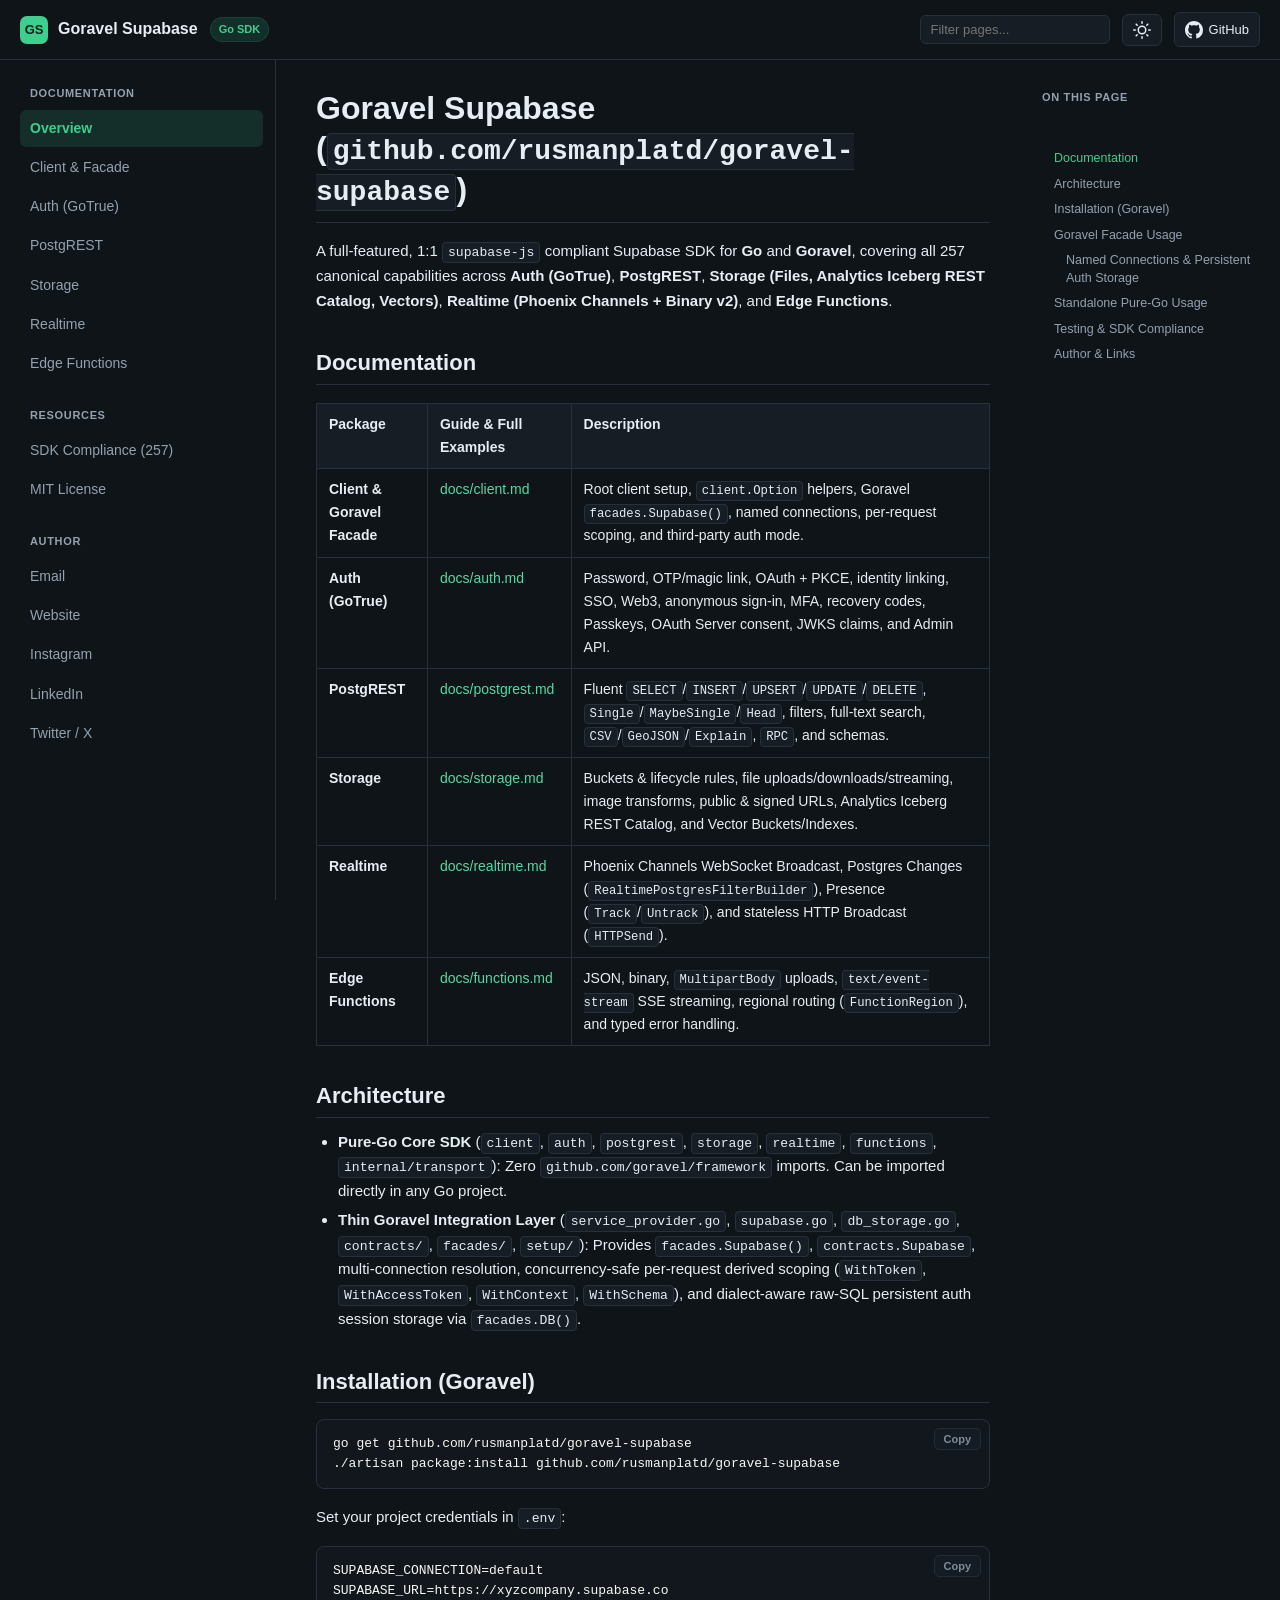
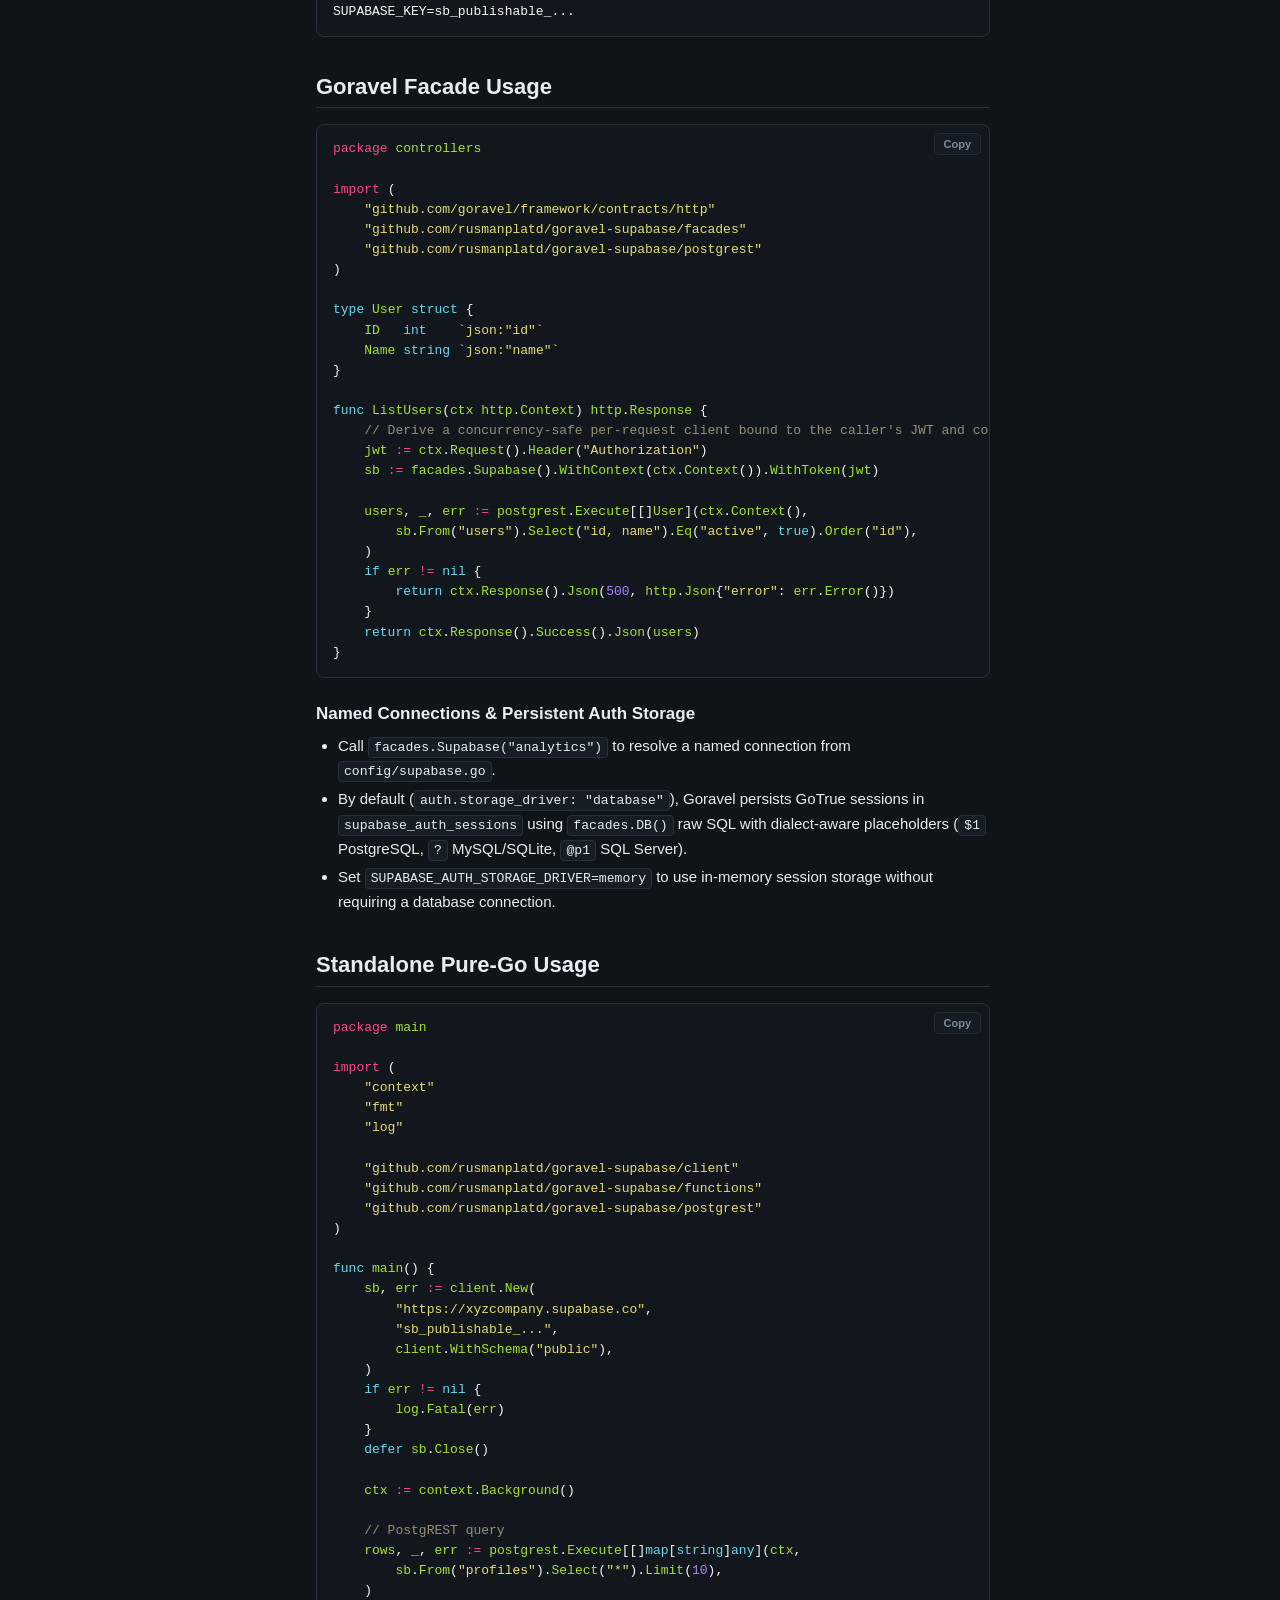
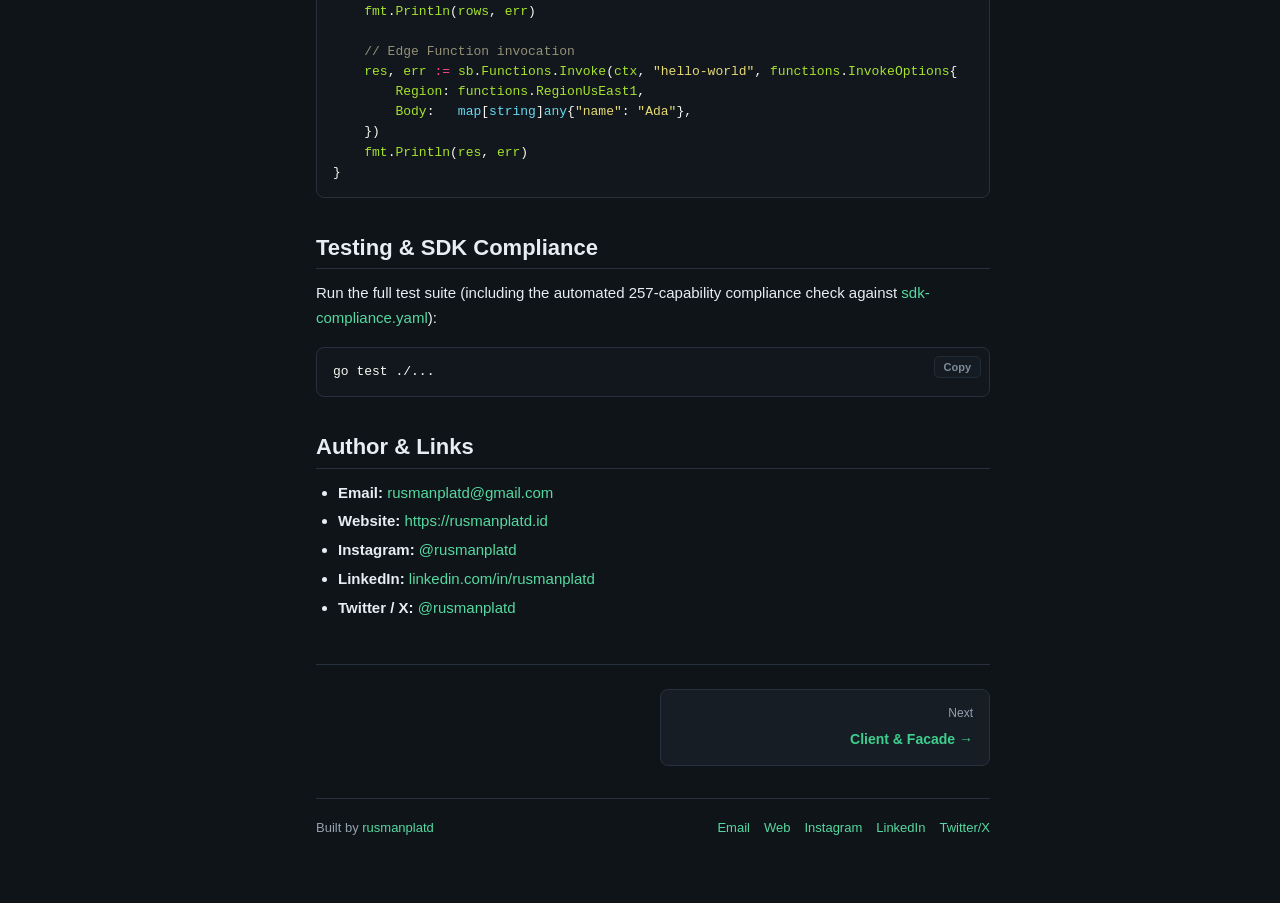
==== commit 6afb579a: "feat: add author and link details to documentation and README" ====
--- a/docs/index.html
+++ b/docs/index.html
@@ -85,6 +85,16 @@
           <a class="nav-link" href="https://github.com/rusmanplatd/goravel-supabase/blob/master/LICENSE" target="_blank" rel="noopener noreferrer">MIT License</a>
         </nav>
       </div>
+      <div class="sidebar-section sidebar-meta">
+        <div class="sidebar-heading">Author</div>
+        <nav class="sidebar-nav">
+          <a class="nav-link" href="mailto:rusmanplatd@gmail.com">Email</a>
+          <a class="nav-link" href="https://rusmanplatd.id" target="_blank" rel="noopener noreferrer">Website</a>
+          <a class="nav-link" href="https://instagram.com/rusmanplatd" target="_blank" rel="noopener noreferrer">Instagram</a>
+          <a class="nav-link" href="https://linkedin.com/in/rusmanplatd" target="_blank" rel="noopener noreferrer">LinkedIn</a>
+          <a class="nav-link" href="https://twitter.com/rusmanplatd" target="_blank" rel="noopener noreferrer">Twitter / X</a>
+        </nav>
+      </div>
     </aside>
 
     <div class="sidebar-backdrop" id="sidebar-backdrop"></div>
@@ -231,11 +241,30 @@
 <p>Run the full test suite (including the automated 257-capability compliance check against <a href="https://github.com/rusmanplatd/goravel-supabase/blob/master/sdk-compliance.yaml">sdk-compliance.yaml</a>):</p>
 <div class="codehilite"><pre><span></span><code>go<span class="w"> </span><span class="nb">test</span><span class="w"> </span>./...
 </code></pre></div>
+
+<h2 id="author-links">Author &amp; Links</h2>
+<ul>
+<li><strong>Email:</strong> <a href="mailto:rusmanplatd@gmail.com">rusmanplatd@gmail.com</a></li>
+<li><strong>Website:</strong> <a href="https://rusmanplatd.id">https://rusmanplatd.id</a></li>
+<li><strong>Instagram:</strong> <a href="https://instagram.com/rusmanplatd">@rusmanplatd</a></li>
+<li><strong>LinkedIn:</strong> <a href="https://linkedin.com/in/rusmanplatd">linkedin.com/in/rusmanplatd</a></li>
+<li><strong>Twitter / X:</strong> <a href="https://twitter.com/rusmanplatd">@rusmanplatd</a></li>
+</ul>
       </article>
       <nav class="pager" aria-label="Pagination">
 <div></div>
 <a class="pager-card pager-next" href="client.html"><span class="pager-label">Next</span><span class="pager-title">Client &amp; Facade &rarr;</span></a>
 </nav>
+      <footer class="site-footer">
+        <span>Built by <a href="https://rusmanplatd.id" target="_blank" rel="noopener noreferrer">rusmanplatd</a></span>
+        <span class="footer-links">
+          <a href="mailto:rusmanplatd@gmail.com">Email</a>
+          <a href="https://rusmanplatd.id" target="_blank" rel="noopener noreferrer">Web</a>
+          <a href="https://instagram.com/rusmanplatd" target="_blank" rel="noopener noreferrer">Instagram</a>
+          <a href="https://linkedin.com/in/rusmanplatd" target="_blank" rel="noopener noreferrer">LinkedIn</a>
+          <a href="https://twitter.com/rusmanplatd" target="_blank" rel="noopener noreferrer">Twitter/X</a>
+        </span>
+      </footer>
     </main>
 
     <aside class="toc" aria-label="Table of contents">
@@ -252,6 +281,7 @@
 </li>
 <li><a href="#standalone-pure-go-usage">Standalone Pure-Go Usage</a></li>
 <li><a href="#testing-sdk-compliance">Testing &amp; SDK Compliance</a></li>
+<li><a href="#author-links">Author &amp; Links</a></li>
 </ul>
 </div>
 
--- a/docs/assets/style.css
+++ b/docs/assets/style.css
@@ -378,6 +378,25 @@
   margin-top: 44px;
   padding-top: 24px;
   border-top: 1px solid var(--border);
+}
+
+.site-footer {
+  margin-top: 32px;
+  padding-top: 18px;
+  border-top: 1px solid var(--border);
+  display: flex;
+  flex-wrap: wrap;
+  justify-content: space-between;
+  align-items: center;
+  gap: 12px;
+  font-size: 13px;
+  color: var(--text-muted);
+}
+
+.footer-links {
+  display: flex;
+  flex-wrap: wrap;
+  gap: 14px;
 }
 
 .pager-card {
